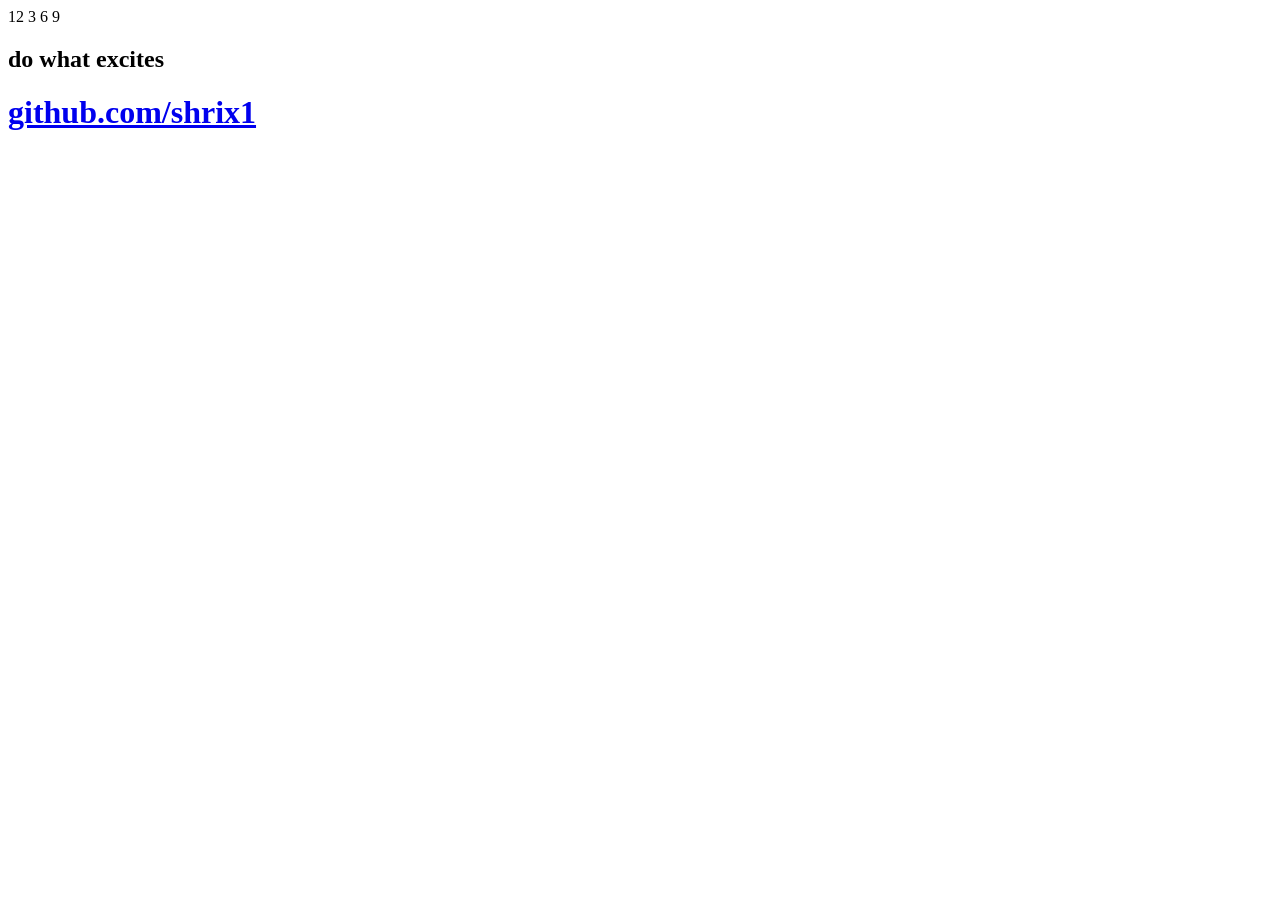
==== index.html @ 2408458d "clock" ====
<!DOCTYPE html>
<html lang="en">
  <head>
    <meta charset="UTF-8" />
    <meta http-equiv="X-UA-Compatible" content="IE=edge" />
    <meta name="viewport" content="width=device-width, initial-scale=1.0" />
    <title>clock app</title>
    <link
      href="https://fonts.googleapis.com/css2?family=Comforter&family=Poppins:wght@300&display=swap"
      rel="stylesheet"
    />
    <link rel="stylesheet" href="style.css" />
    <script src="clock.js" defer></script>
  </head>
  <body>
    <main>
      <section class="clock">
        <div class="clock-face">
          <div class="hand hour"></div>
          <div class="hand min"></div>
          <div class="hand second"></div>
          <div class="num">
            <span>12</span>
            <span>3</span>
            <span>6</span>
            <span>9</span>
          </div>
        </div>
      </section>
      <section class="element">
        <h1 class="time"></h1>
        <h2 class="day"></h2>
        <h2 class="date"></h2>
        <h1 class="vibeNotes">do what excites</h1>
      </section>
    </main>

    <h1 class="footer">
      <a href="https://github.com/shrix1">github.com/shrix1</a>
    </h1>
  </body>
</html>
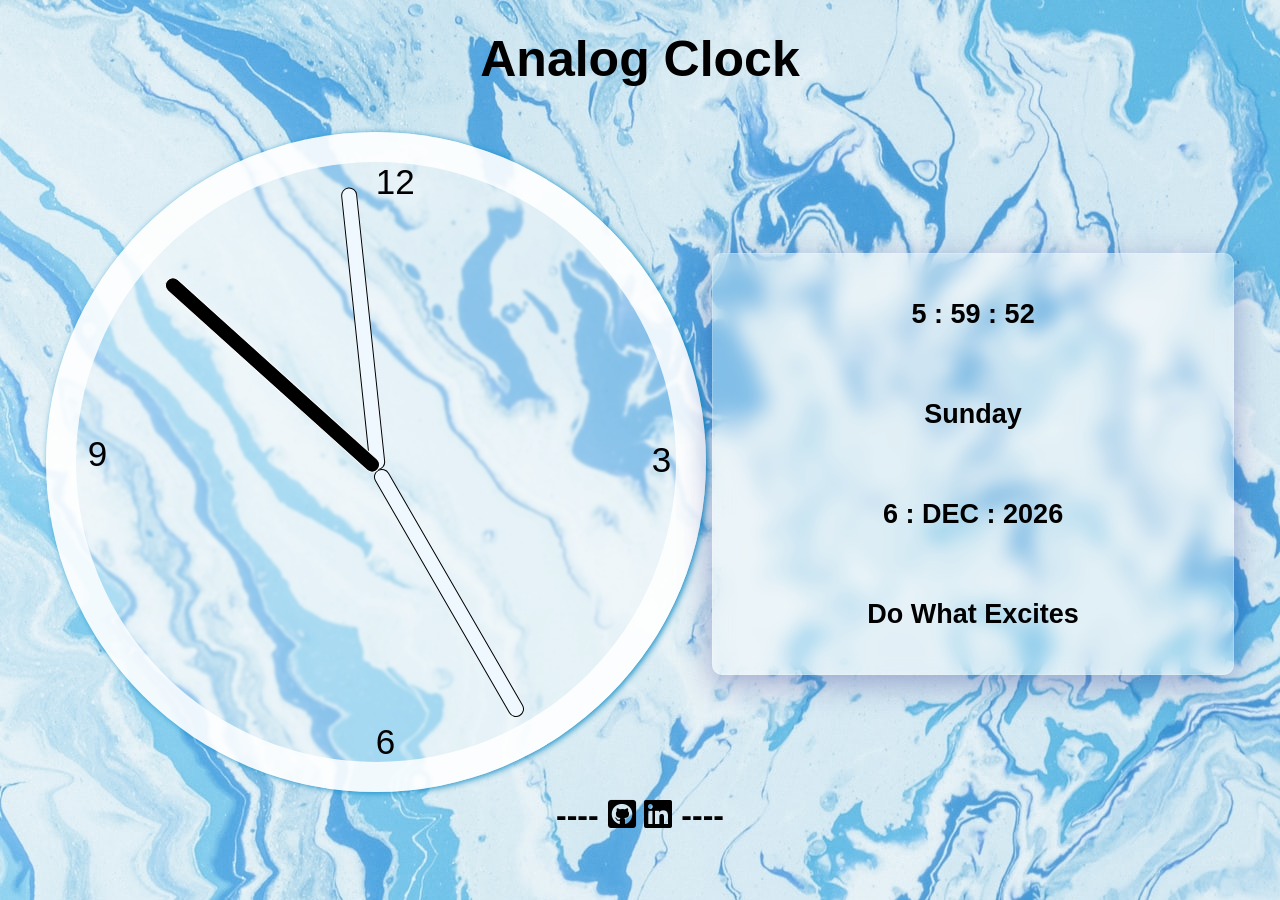
==== commit ba563c3f: "link changes" ====
--- a/index.html
+++ b/index.html
@@ -9,10 +9,15 @@
       href="https://fonts.googleapis.com/css2?family=Comforter&family=Poppins:wght@300&display=swap"
       rel="stylesheet"
     />
+    <link
+      rel="stylesheet"
+      href=" https://cdnjs.cloudflare.com/ajax/libs/font-awesome/6.0.0/css/all.min.css"
+    />
     <link rel="stylesheet" href="style.css" />
     <script src="clock.js" defer></script>
   </head>
   <body>
+    <h1 class="title">analog clock</h1>
     <main>
       <section class="clock">
         <div class="clock-face">
@@ -36,7 +41,16 @@
     </main>
 
     <h1 class="footer">
-      <a href="https://github.com/shrix1">github.com/shrix1</a>
+      ----
+      <a href="https://github.com/shrix1" target="_blank"
+        ><i class="fa-brands fa-github-square fa-1x"></i
+      ></a>
+      <a
+        href="https://www.linkedin.com/in/shriprasanna-b-62aab1208/"
+        target="_blank"
+        ><i class="fa-brands fa-linkedin fa-1x"></i
+      ></a>
+      ----
     </h1>
   </body>
 </html>
--- a/style.css
+++ b/style.css
@@ -0,0 +1,114 @@
+html {
+  margin: 0;
+  padding: 0;
+  /* background: linear-gradient(
+    90deg,
+    rgba(25, 127, 241, 1) 0%,
+    rgba(204, 167, 217, 1) 100%
+  ); */
+  background-image: url(./painted.jpg);
+  box-sizing: border-box;
+  font-family: "Poppins", sans-serif;
+}
+main {
+  display: flex;
+  justify-content: space-evenly;
+  align-items: center;
+  width: 95%;
+  height: 90vh;
+  margin: auto;
+  flex-wrap: wrap;
+  margin-top: -120px;
+}
+.title {
+  text-align: center;
+  margin-top: 30px;
+  text-transform: capitalize;
+  font-size: 50px;
+}
+.clock {
+  width: 600px;
+  height: 600px;
+  border-radius: 500px;
+  background: rgba(255, 255, 255, 0.3);
+  box-shadow: 0 8px 32px 0 rgba(31, 38, 135, 0.37);
+  backdrop-filter: blur(1.5px);
+  -webkit-backdrop-filter: blur(9.5px);
+  border: 30px solid rgba(255, 255, 255, 0.842);
+  box-shadow: 2px 1px 6px rgb(22, 143, 199);
+  transform: translateY(55px);
+}
+.clock-face {
+  position: relative;
+  width: 100%;
+  height: 100%;
+}
+section .second {
+  background-color: black;
+  border: 0.5px solid rgb(255, 255, 255);
+}
+.hand {
+  width: 47%;
+  background-color: aliceblue;
+  border: 0.5px solid rgb(0, 0, 0);
+  height: 14px;
+  /* box-shadow: 2px 1px 6px rgba(14, 114, 228, 0.527); */
+  border-radius: 10px;
+  position: absolute;
+  top: 50%;
+  left: 3%;
+  transform-origin: 100%;
+  transform: rotate(90deg);
+}
+.element {
+  width: 500px;
+  height: 400px;
+  display: flex;
+  align-items: center;
+  justify-content: space-around;
+  flex-direction: column;
+  background: rgba(255, 255, 255, 0.3);
+  box-shadow: 0 8px 32px 0 rgba(31, 38, 135, 0.37);
+  backdrop-filter: blur(9.5px);
+  -webkit-backdrop-filter: blur(9.5px);
+  border-radius: 10px;
+  border: 1px solid rgba(255, 255, 255, 0.18);
+  text-transform: capitalize;
+  font-size: large;
+  padding: 10px;
+  margin-top: 115px;
+  text-align: center;
+}
+.num span {
+  position: absolute;
+  font-size: 35px;
+}
+span:nth-child(1) {
+  left: 50%;
+}
+span:nth-child(2) {
+  left: 96%;
+  bottom: 47%;
+}
+span:nth-child(3) {
+  bottom: 0%;
+  left: 50%;
+}
+span:nth-child(4) {
+  bottom: 48%;
+  left: 2%;
+}
+.footer {
+  text-align: center;
+  margin-top: -15px;
+}
+.footer a {
+  text-decoration: none;
+  color: rgb(85, 85, 85);
+}
+i {
+  color: rgb(0, 0, 0);
+}
+i:hover {
+  color: rgb(33, 114, 235);
+}
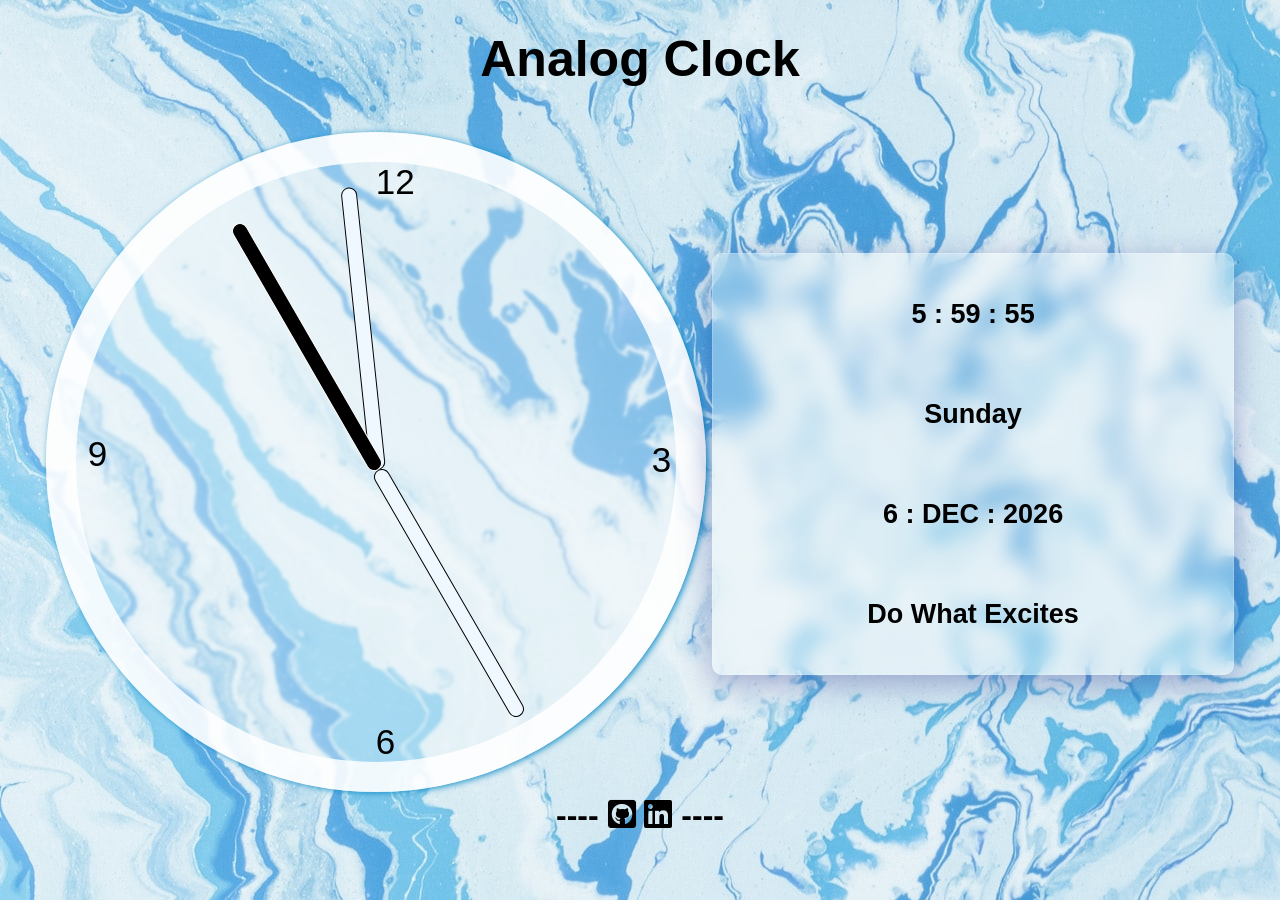
==== commit e352584f: "changes" ====
--- a/index.html
+++ b/index.html
@@ -39,7 +39,6 @@
         <h1 class="vibeNotes">do what excites</h1>
       </section>
     </main>
-
     <h1 class="footer">
       ----
       <a href="https://github.com/shrix1" target="_blank"
--- a/style.css
+++ b/style.css
@@ -1,11 +1,6 @@
 html {
   margin: 0;
   padding: 0;
-  /* background: linear-gradient(
-    90deg,
-    rgba(25, 127, 241, 1) 0%,
-    rgba(204, 167, 217, 1) 100%
-  ); */
   background-image: url(./painted.jpg);
   box-sizing: border-box;
   font-family: "Poppins", sans-serif;
@@ -52,7 +47,6 @@
   background-color: aliceblue;
   border: 0.5px solid rgb(0, 0, 0);
   height: 14px;
-  /* box-shadow: 2px 1px 6px rgba(14, 114, 228, 0.527); */
   border-radius: 10px;
   position: absolute;
   top: 50%;
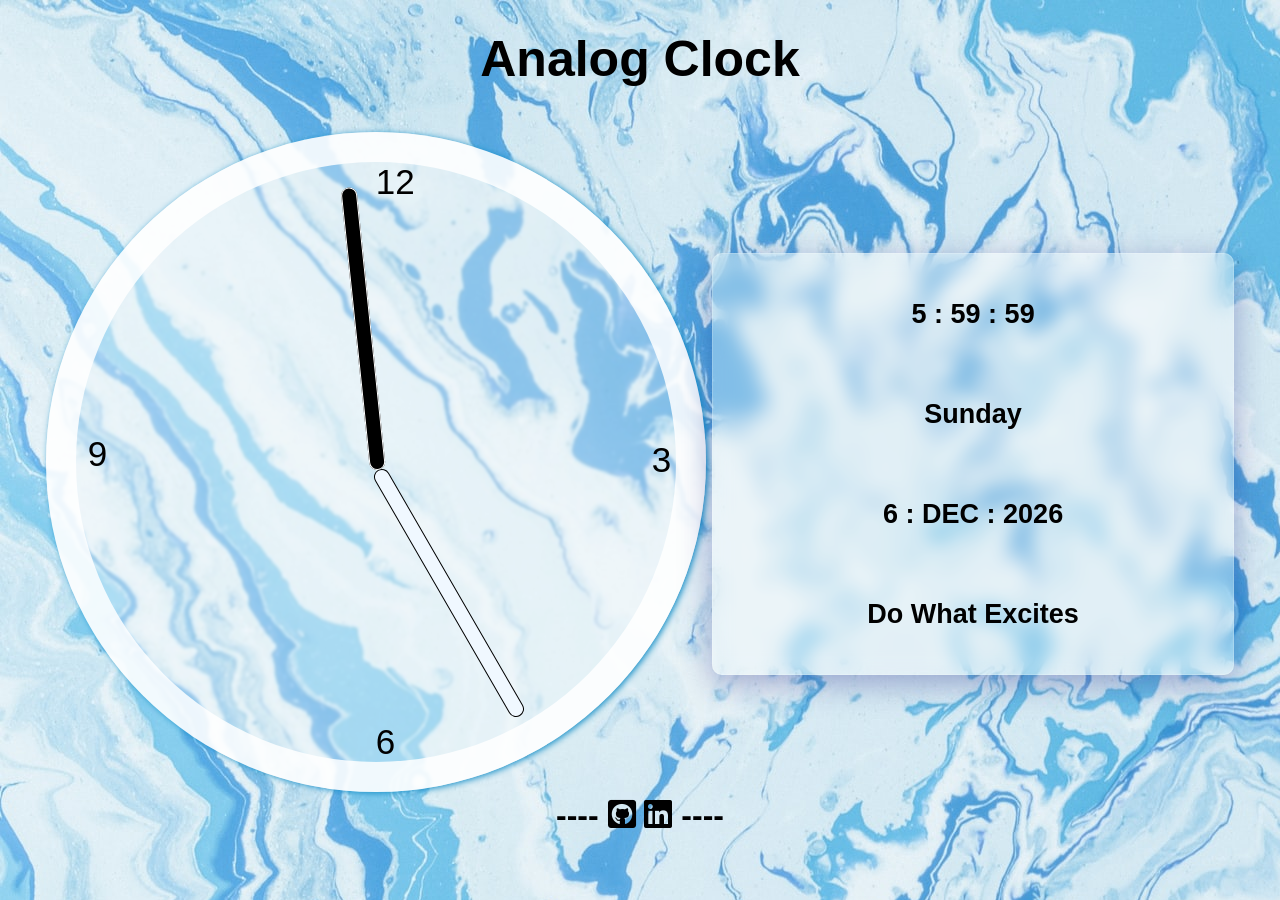
==== commit d4dbd2dd: "changes" ====
--- a/index.html
+++ b/index.html
@@ -17,7 +17,16 @@
     <script src="clock.js" defer></script>
   </head>
   <body>
-    <h1 class="title">analog clock</h1>
+    <h1
+      style="
+        text-align: center;
+        margin-top: 30px;
+        text-transform: capitalize;
+        font-size: 50px;
+      "
+    >
+      analog clock
+    </h1>
     <main>
       <section class="clock">
         <div class="clock-face">
--- a/style.css
+++ b/style.css
@@ -15,12 +15,7 @@
   flex-wrap: wrap;
   margin-top: -120px;
 }
-.title {
-  text-align: center;
-  margin-top: 30px;
-  text-transform: capitalize;
-  font-size: 50px;
-}
+
 .clock {
   width: 600px;
   height: 600px;
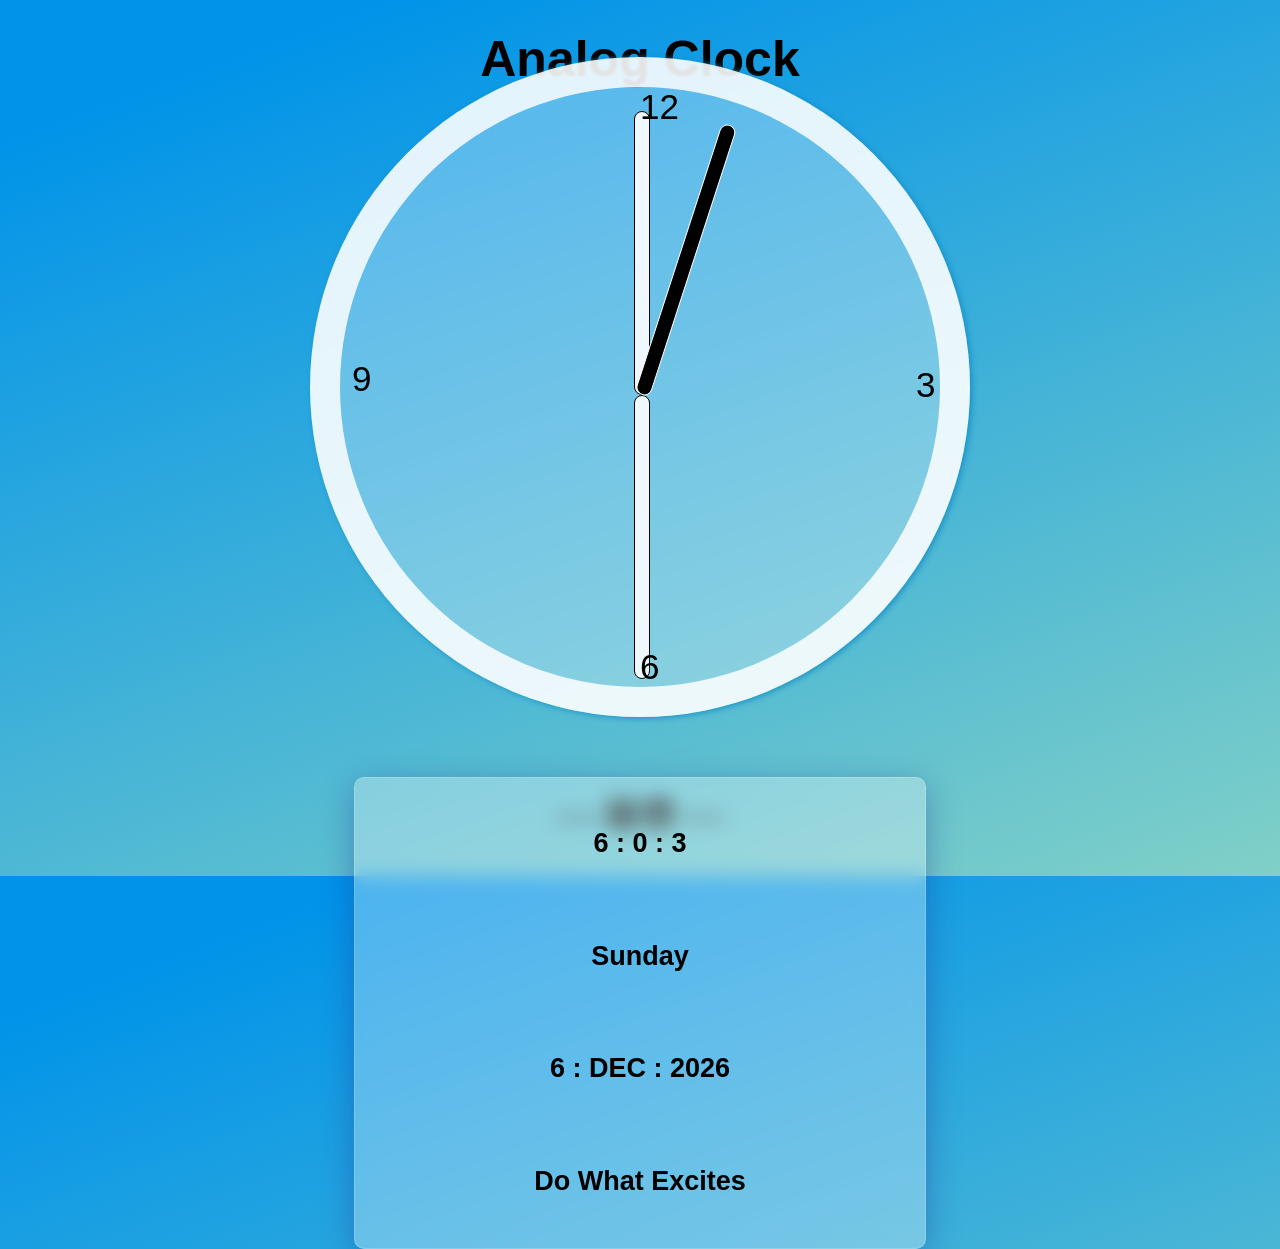
==== commit 57626779: "changes" ====
--- a/index.html
+++ b/index.html
@@ -4,6 +4,10 @@
     <meta charset="UTF-8" />
     <meta http-equiv="X-UA-Compatible" content="IE=edge" />
     <meta name="viewport" content="width=device-width, initial-scale=1.0" />
+    <link 
+      rel="icon" 
+      href="https://cdn-icons-png.flaticon.com/512/5102/5102436.png"
+    />
     <title>clock app</title>
     <link
       href="https://fonts.googleapis.com/css2?family=Comforter&family=Poppins:wght@300&display=swap"
--- a/style.css
+++ b/style.css
@@ -1,7 +1,7 @@
 html {
   margin: 0;
   padding: 0;
-  background-image: url(./painted.jpg);
+  background-image: linear-gradient(160deg, #0093e9 10%, #80d0c7 100%);
   box-sizing: border-box;
   font-family: "Poppins", sans-serif;
 }
@@ -50,8 +50,8 @@
   transform: rotate(90deg);
 }
 .element {
-  width: 500px;
-  height: 400px;
+  width: 550px;
+  height: 450px;
   display: flex;
   align-items: center;
   justify-content: space-around;
@@ -90,6 +90,7 @@
 .footer {
   text-align: center;
   margin-top: -15px;
+  margin-bottom: 42px;
 }
 .footer a {
   text-decoration: none;
